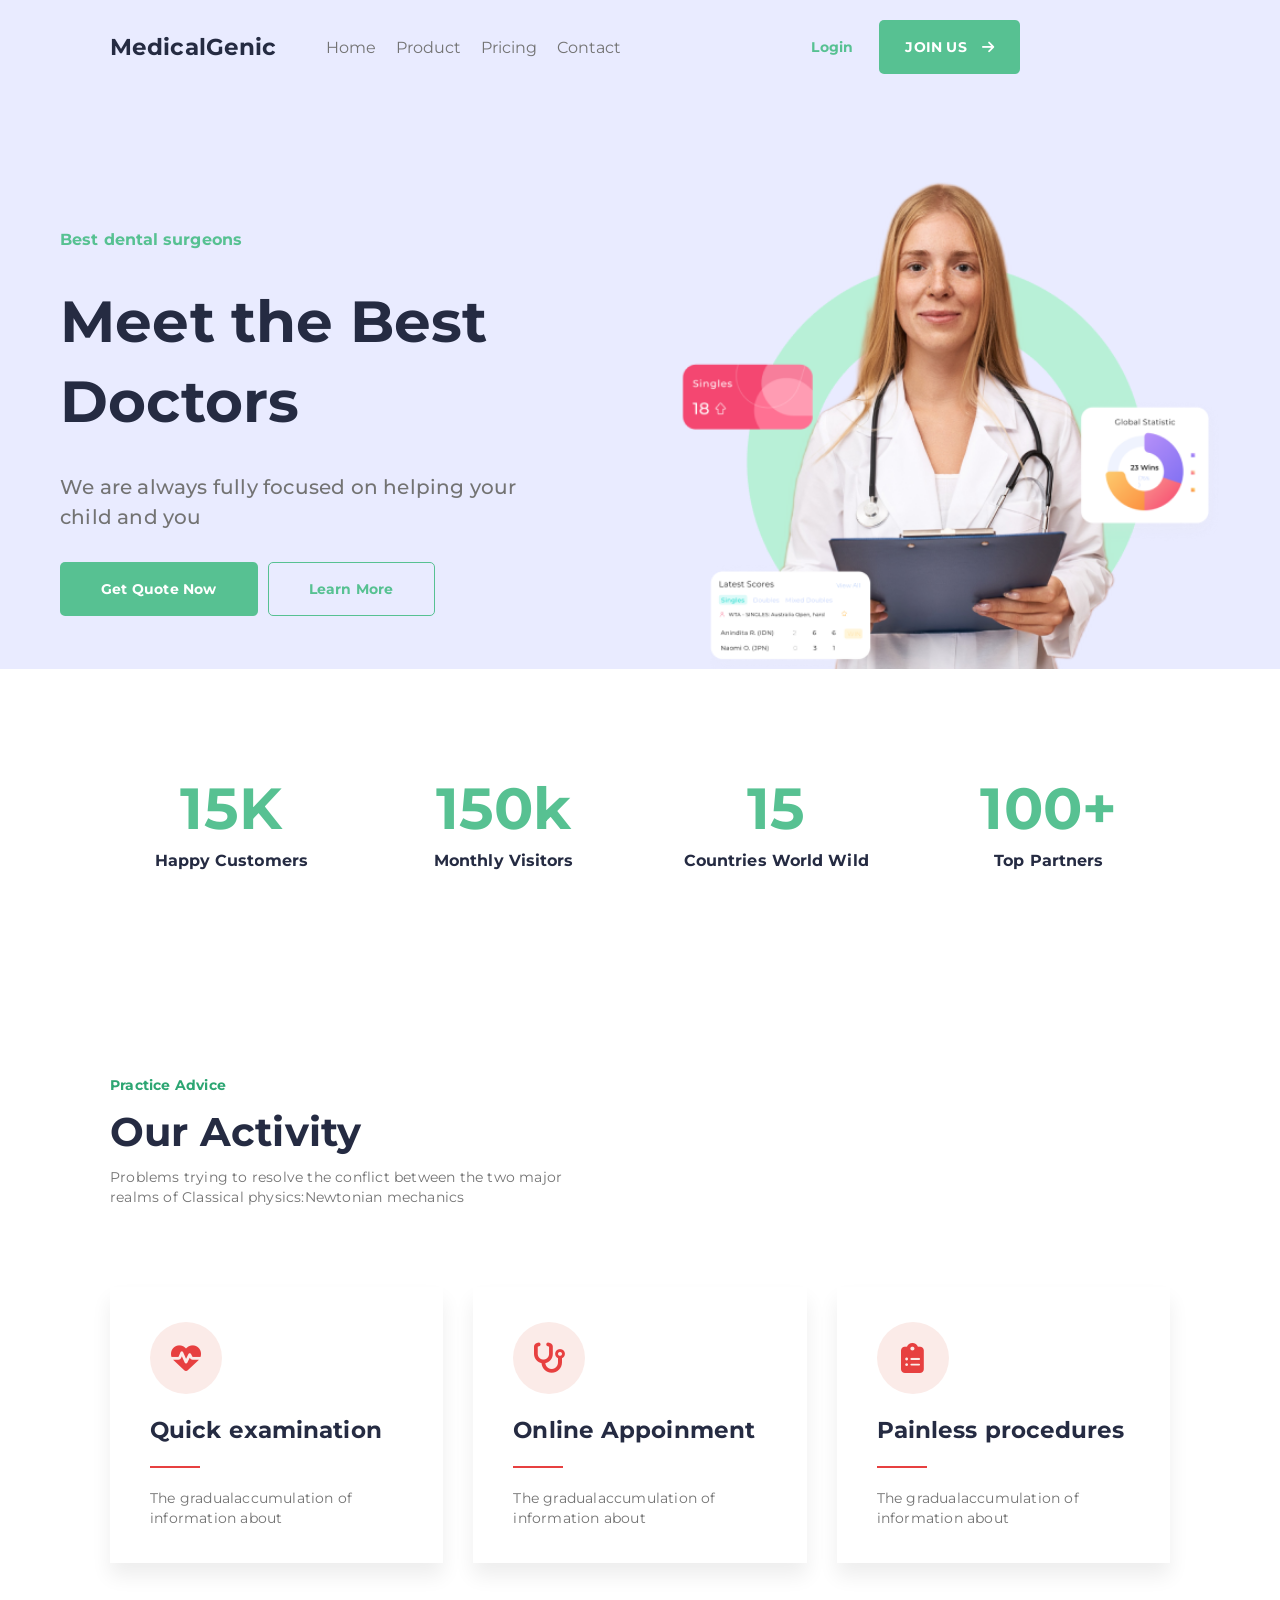
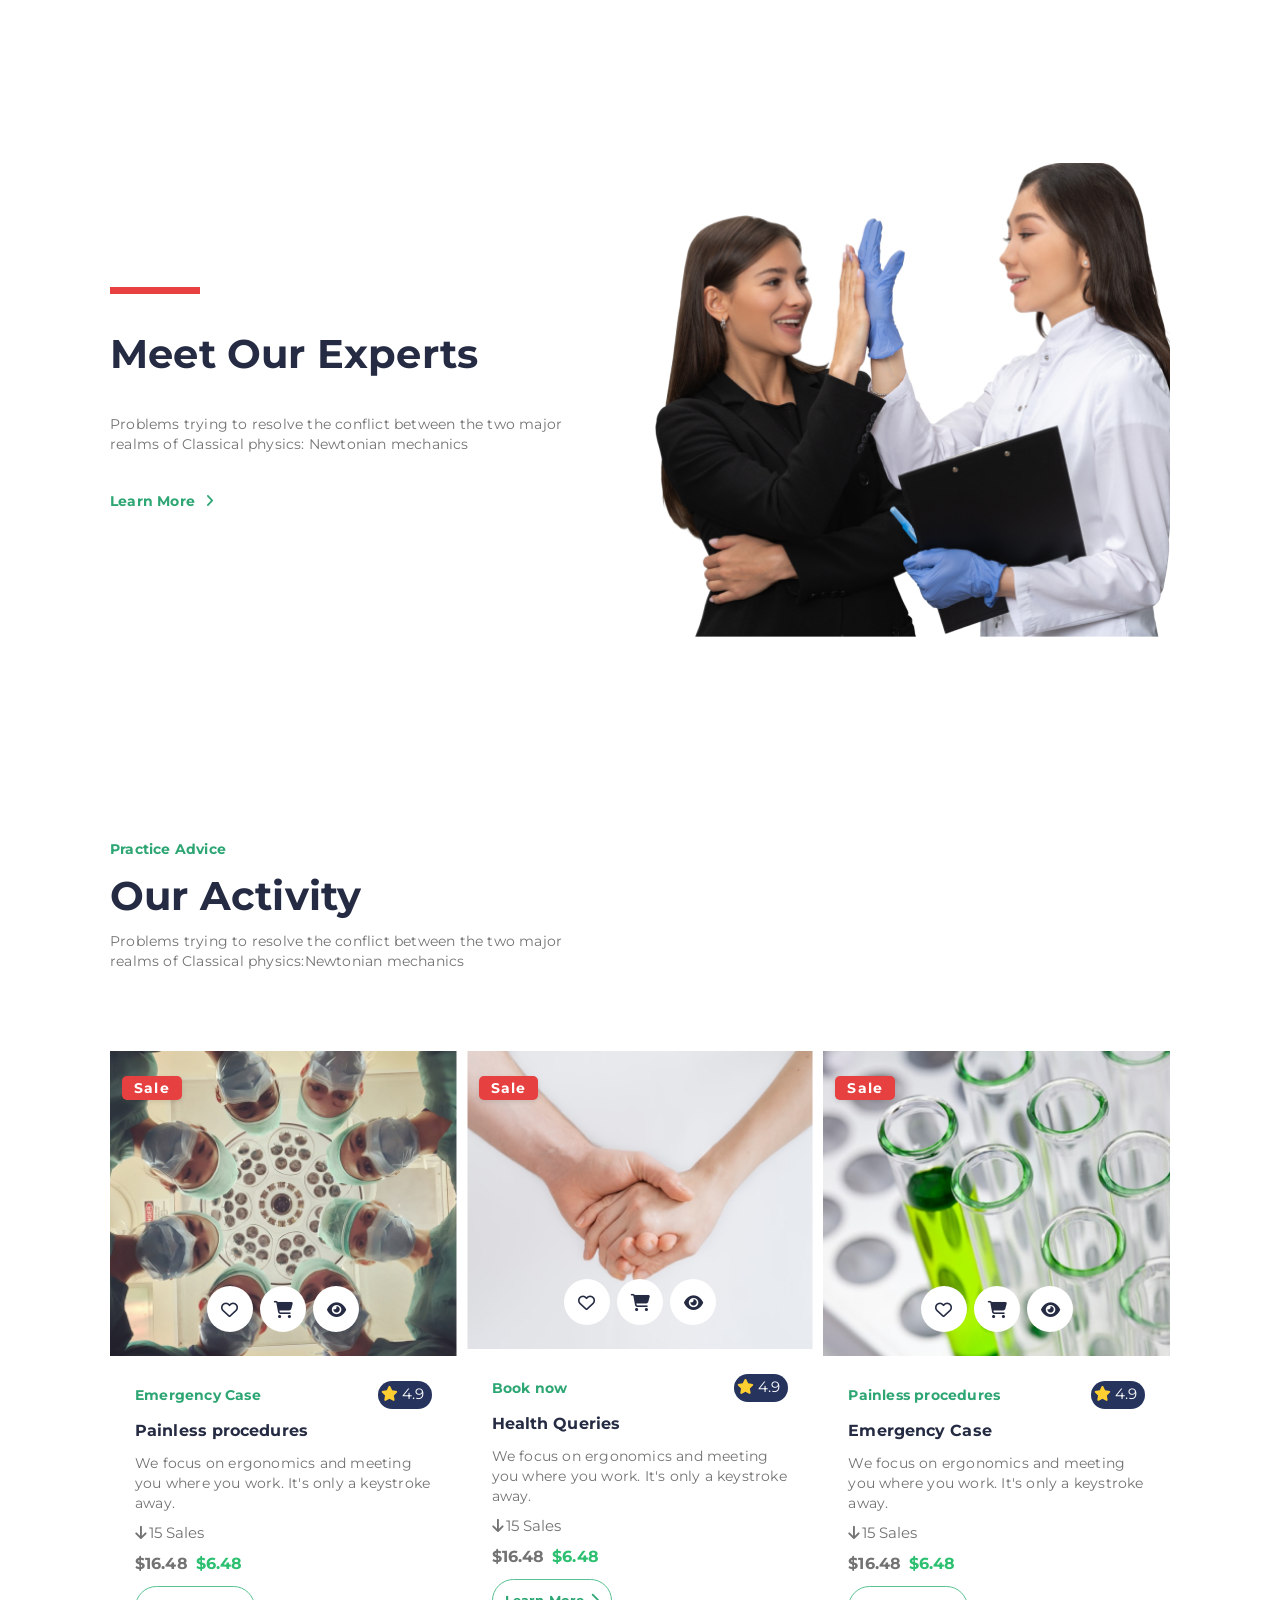
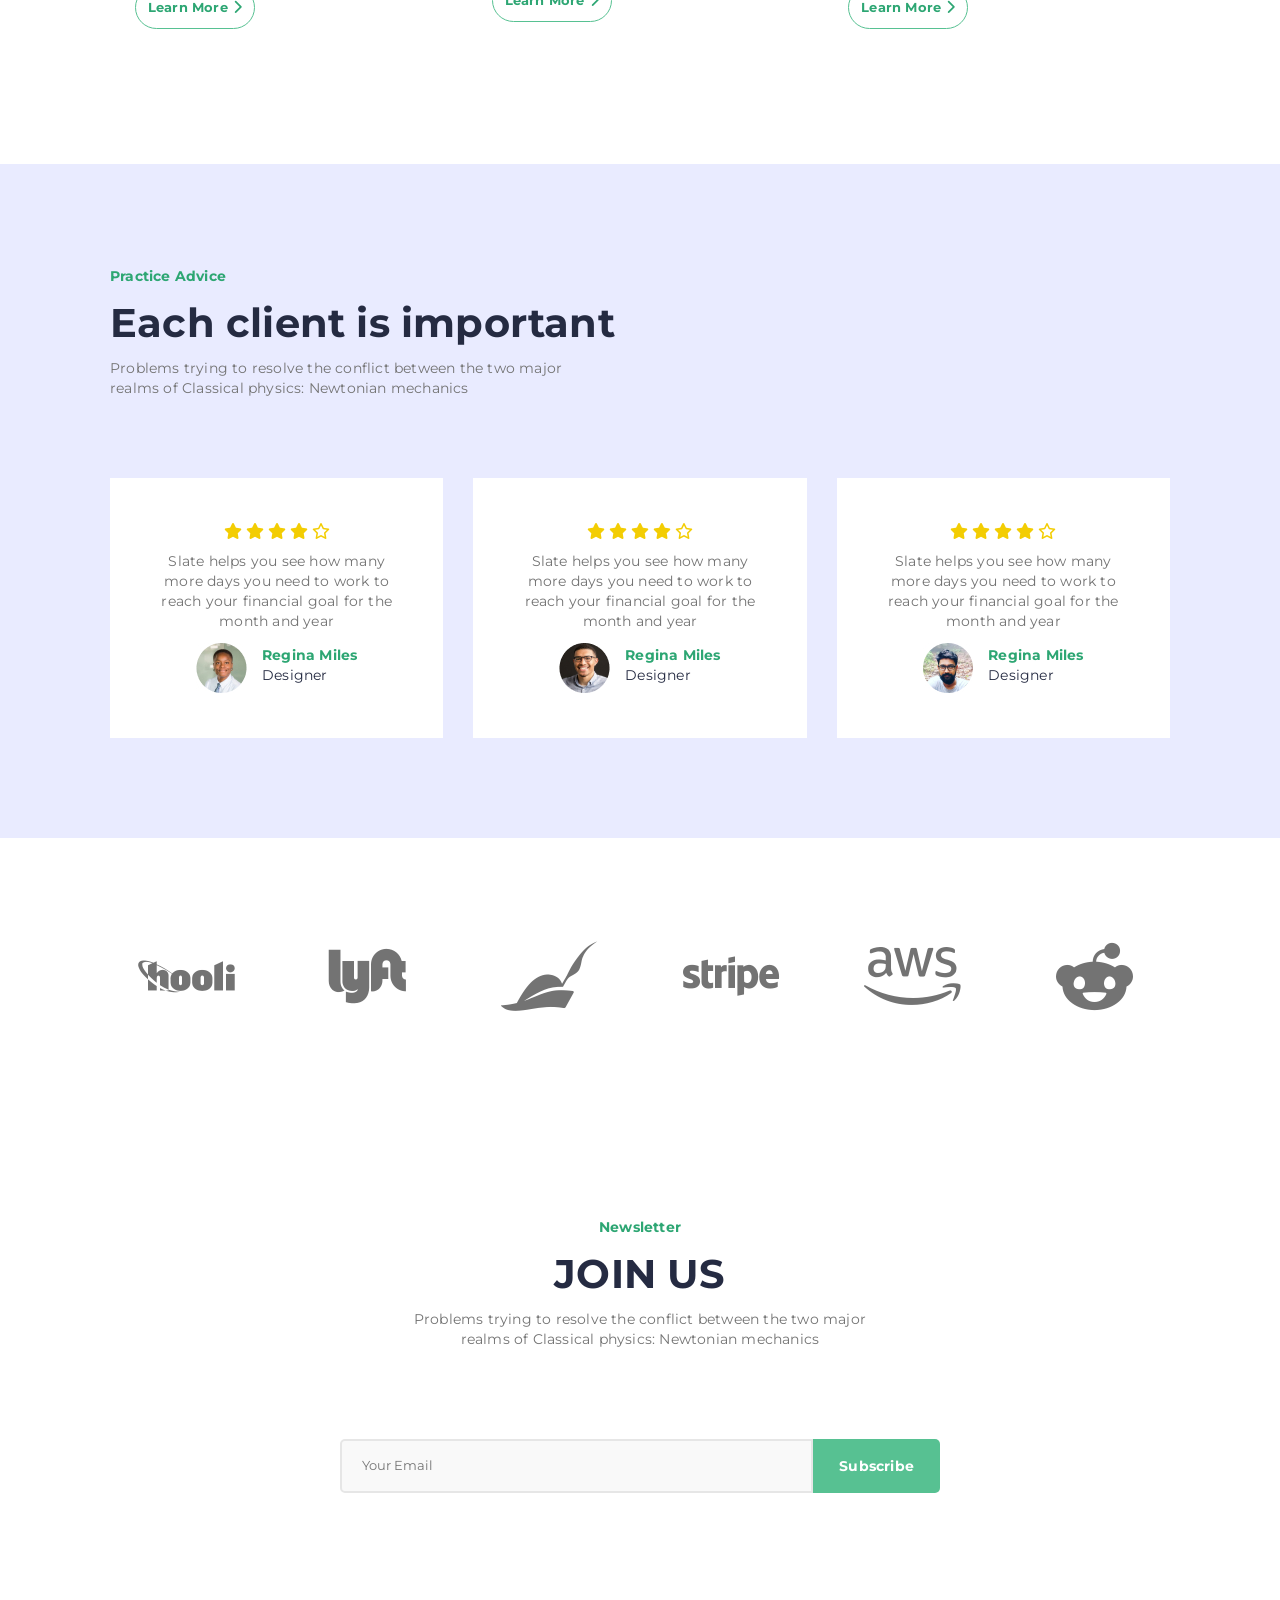
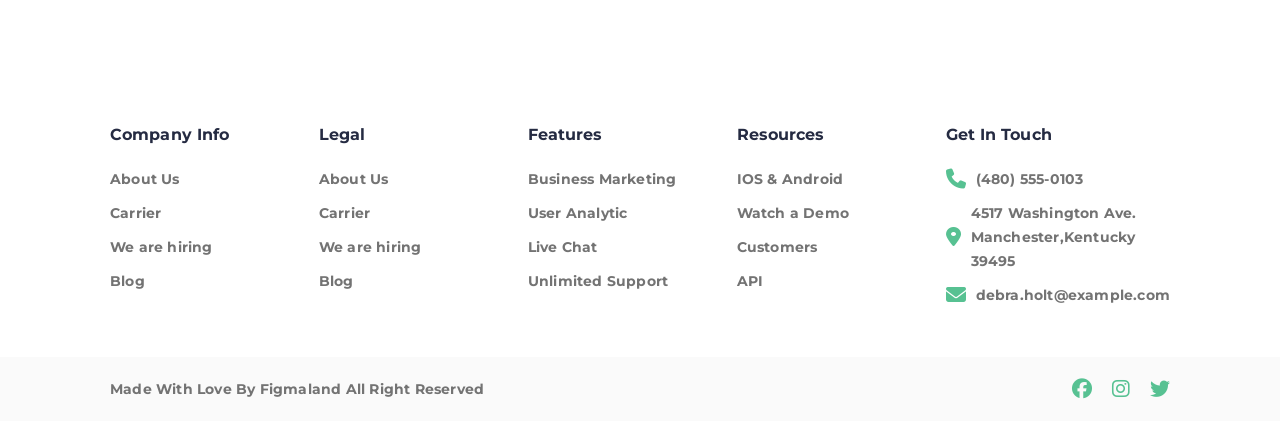
==== responsive.html @ 3ac0d93e "Initial commit" ====
<!DOCTYPE html>
<html lang="en">

<head>
  <link rel="stylesheet" href="https://cdnjs.cloudflare.com/ajax/libs/font-awesome/6.4.2/css/all.min.css"
    integrity="sha512-z3gLpd7yknf1YoNbCzqRKc4qyor8gaKU1qmn+CShxbuBusANI9QpRohGBreCFkKxLhei6S9CQXFEbbKuqLg0DA=="
    crossorigin="anonymous" referrerpolicy="no-referrer" />
  <link rel="preconnect" href="https://fonts.googleapis.com">
  <link rel="preconnect" href="https://fonts.gstatic.com" crossorigin>
  <meta charset="UTF-8">
  <meta name="viewport" content="width=device-width, initial-scale=1.0">
  <title>project</title>
  <link rel="stylesheet" href="sample2.css">
  <link rel="stylesheet" href="responsive.css">
 

  
</head>

<body>

  
  <header  class="header-main ">
    <div class="container">
      <div class="head">
        <div class="brand">
          <h3 class="brand-head">MedicalGenic </h3>
          <!-- <div class="nav-bar"> -->
          <nav class="nav-bar">
            <ul>
              <li><a href="#">Home</a></li>
              <li><a href="#">Product</a></li>
              <li><a href="#">Pricing</a></li>
              <li><a href="#">Contact</a></li>
            </ul>

          </nav>
          <!-- </div> -->

        </div>
        <div class="header-btn">
          <button class="btn">Login</button>
          <button class="btn filled">
            <span>JOIN US</span>
            <i class="fa-solid fa-arrow-right"></i>
          </button>
        </div>
      </div>
    </div>
  </header>
  <!-- banner section -->
  <section class="header">
    <div class="main-container">
      <div class=" banner-main">
        <div class="banner-section">
          <h5>Best dental surgeons</h5>
          <h1>Meet the Best Doctors</h1>
          <h4>We are always fully focused on helping your
            child and you </h4>
          <div class="bottom_btn">
            <button class="btn filled banner-btn">Get Quote Now</button>
            <button class="btn banner-btn Btn ">Learn More </button>
          </div>

        </div>
        <div class=" imagcontainer">
          <img src="none (1).png">
        </div>

      </div>
    </div>
  </section>
   <!-- status -->
   <section class="frame status">
    <div class="container">
      <div class="subframe">
        <div class="coloum">
          <h1>15K </h1>
          <h5>Happy Customers</h5>
        </div>
        <div class="coloum">
          <h1>150k </h1>
          <h5>Monthly Visitors</h5>
        </div>
        <div class="coloum">
          <h1>15</h1>
          <h5>Countries World Wild</h5>
        </div>
        <div class="coloum">
          <h1>100+</h1>
          <h5>Top Partners</h5>
        </div>
      </div>
    </div>
  </section>
   <!-- main layout-->
   <section class="frame">
    <div class="container">
      <div class="main_heading">
        <h6>Practice Advice</h6>
        <h2>Our Activity</h2>
        <p>Problems trying to resolve the
          conflict between the two major realms
          of Classical physics:Newtonian mechanics </p>
      </div>
      <div class="cardgroup">
        <div class="card_block">
          <div class="banner_card">
            <div class="banner_card_btn">
              <i class="fa-solid fa-heart-pulse"></i>
            </div>
            <h3>Quick examination</h3>
            <div class="card_line"></div>
            <p>The gradualaccumulation of
              information about </p>
          </div>
        </div>
        <!-- second card -->

        <div class="card_block">
          <div class="banner_card">
            <button class="banner_card_btn">
              <i class="fa-solid fa-stethoscope"></i>
            </button>
            <h3>Online Appoinment</h3>
            <div class="card_line"></div>
            <p>The gradualaccumulation of
              information about </p>
          </div>
        </div>

        <!-- third card -->
        <div class="card_block center">
          <div class="banner_card">
            <button class="banner_card_btn">
              <i class="fa-solid fa-clipboard-list"></i>
            </button>
            <h3>Painless procedures</h3>
            <div class="card_line"></div>
            <p>The gradualaccumulation of
              information about </p>
          </div>
        </div>
      </div>
    </div>
  </section>
  
  <!-- frame section -->
  <section class="frame frame_section">
    <div class="container">
      <div class="section">
        <div class="sub_frame">
          <div class="thickcard_line"></div>
          <h2>Meet Our Experts</h2>
          <p>Problems trying to resolve the
            conflict between the two major realms
            of Classical physics:
            Newtonian mechanics </p>
          <a href="#">Learn More<i class="fa-solid fa-angle-right"></i>
            </a>
        </div>
        <div  class=" imagcontainer">
          <img   src="1/technology 1.jpg">
        </div>
      </div>
    </div>

    </div>
  </section>
  <!-- second layout -->
  <!-- main layout-->
  <section class="frame secondlayout">
    <div class="container">
      <div class="main_heading">
        <h6>Practice Advice</h6>
        <h2>Our Activity</h2>
        <p>Problems trying to resolve the
          conflict between the two major realms
          of Classical physics:Newtonian mechanics </p>
      </div>
      <!-- cardsecond_section -->
      <div class="cardgroups">

        <div class="product_main">
          <!-- <div class="products-side"> -->
          <div class="column_item">
            <div class="item imagcontainer">
              <img src="1/product-cover-124 sec-.jpg">
              <div class="sales">
                <button class="sale_btn">Sale</button>
              </div>
              <div class="icon">
                <button class="heart"><i class="fa-regular fa-heart"></i>
                </button>
                <button class="cartshopping"><i class="fa-solid fa-cart-shopping"></i>
                </button>
                <button class="eye"><i class="fa-solid fa-eye"></i>
                </button>
              </div>
            </div>
          </div>

          <!-- </div> -->
          <!-- centercard -->
          <div class="item-content">
            <!-- <div class="detailes"> -->
            <div class=" main-detailes">
              <h6>Emergency Case</h6>
              <span class="star">
                <i class="fa-solid fa-star"></i>
                <span>4.9</span>
              </span>
            </div>

            <h5>Painless procedures</h5>
            <p>We focus on ergonomics and meeting
              you where you work. It's only a
              keystroke away.</p>
            <div class="dow_btn"><span class="fa-solid fa-arrow-down"></span>
              <!-- <div class="text2"> -->
              <span>15 Sales</span>
              <!-- </div> -->
            </div>
            <div class="price">
              <h5>$16.48<span>$6.48</span></h5>
            </div>
            <button class="item_btn">
              <div>Learn More<i class="fa-solid fa-chevron-right"></i>
              </div>
            </button>
            <!-- </div> -->
          </div>
        </div>
        <!-- 2 card -->
        <div class="product_main">
          <!-- <div class="products-side"> -->
          <div class="column_item">
            <div class="item imagcontainer">
              <img src="1/product-cover-125 sec-.png">
              <div class="sales">
                <button class="sale_btn">Sale</button>
              </div>
              <div class="icon">
                <button class="heart"><i class="fa-regular fa-heart"></i>
                </button>
                <button class="cartshopping"><i class="fa-solid fa-cart-shopping"></i>
                </button>
                <button class="eye"><i class="fa-solid fa-eye"></i>
                </button>
              </div>
            </div>
            <!-- </div> -->

          </div>
          <!-- centercard -->
          <div class="item-content">
            <!-- <div class="detailes"> -->
            <div class=" main-detailes">
              <h6>Book now</h6>
              <span class="star">
                <i class="fa-solid fa-star"></i>
                <span>4.9</span>
              </span>
            </div>

            <h5>Health Queries</h5>
            <p>We focus on ergonomics and meeting
              you where you work. It's only a
              keystroke away.</p>
            <div class="dow_btn"><span class="fa-solid fa-arrow-down"></span>
              <!-- <div class="text2"> -->
              <span>15 Sales</span>
              <!-- </div> -->
            </div>
            <div class="price">
              <h5>$16.48<span>$6.48</span></h5>
            </div>
            <button class="item_btn">
              <div>Learn More<i class="fa-solid fa-chevron-right"></i>
              </div>
            </button>
            <!-- </div> -->
          </div>
        </div>
        <!-- 3rd card -->
        <div class="product_main ">
          <!-- <div class="products-side"> -->
          <div class="column_item">
            <div class="item imagcontainer">
              <img src="1/product-cover-126 sec-.jpg">
              <div class="sales">
                <button class="sale_btn">Sale</button>
              </div>
              <div class="icon">
                <button class="heart"><i class="fa-regular fa-heart"></i>
                </button>
                <button class="cartshopping"><i class="fa-solid fa-cart-shopping"></i>
                </button>
                <button class="eye"><i class="fa-solid fa-eye"></i>
                </button>
              </div>
            </div>
          </div>

          <!-- </div> -->
          <!-- centercard -->
          <div class="item-content">
            <!-- <div class="detailes"> -->
            <div class=" main-detailes">
              <h6>Painless procedures</h6>
              <div class="star">
                <i class="fa-solid fa-star"></i>
                <span>4.9</span>
              </div>
            </div>

            <h5>Emergency Case</h5>
            <p>We focus on ergonomics and meeting
              you where you work. It's only a
              keystroke away.</p>
            <div class="dow_btn"><span class="fa-solid fa-arrow-down"></span>
              <!-- <div class="text2"> -->
              <span>15 Sales</span>
              <!-- </div> -->
            </div>
            <div class="price">
              <h5>$16.48<span>$6.48</span></h5>
            </div>
            <button class="item_btn">
              <div>Learn More<i class="fa-solid fa-chevron-right"></i>
              </div>
            </button>
            <!-- </div> -->
          </div>
        </div>
      </div>

    </div>
  </section>


  <!--RATING SECTION  -->
  <section class="frame final_layout">
    <div class="container">
      <div class="main_heading">
        <h6>Practice Advice</h6>
        <h2>Each client is important</h2>
        <p>Problems trying to resolve the
          conflict between the two major realms
          of Classical physics: Newtonian mechanics </p>
      </div>
      <!-- rating card1 -->
      <div class="cardgroup">
        <div class="card_content">
          <div class="card">
            <div class="stars">
              <i class="fa-solid fa-star"></i>
              <i class="fa-solid fa-star"></i>
              <i class="fa-solid fa-star"></i>
              <i class="fa-solid fa-star"></i>
              <i class="fa-regular fa-star"></i>
            </div>
            <p>Slate helps you see
              how many more days
              you need to work to
              reach your financial
              goal for the month
              and year</p>
          </div>
          <div class="dp">
            <img src="1/testimonial-user-cover-167.jpg">
            <div class="dp_txt">
              <a href="#">
                <span>Regina Miles</span></a>
              <h6>Designer</h6>
            </div>

          </div>
        </div>
        <!-- card2 -->
        <div class="card_content">
          <div class="card">
            <div class="stars">
              <i class="fa-solid fa-star"></i>
              <i class="fa-solid fa-star"></i>
              <i class="fa-solid fa-star"></i>
              <i class="fa-solid fa-star"></i>
              <i class="fa-regular fa-star"></i>
            </div>
            <p>Slate helps you see
              how many more days
              you need to work to
              reach your financial
              goal for the month
              and year</p>
          </div>
          <div class="dp">
            <img src="1/testimonial-user-cover-169.jpg">
            <div class="dp_txt">
              <a href="#">
                <span>Regina Miles</span></a>
              <h6>Designer</h6>
            </div>

          </div>
        </div>
        <!-- card3 -->
        <div class="card_content center">
          <div class="card">
            <div class="stars">
              <i class="fa-solid fa-star"></i>
              <i class="fa-solid fa-star"></i>
              <i class="fa-solid fa-star"></i>
              <i class="fa-solid fa-star"></i>
              <i class="fa-regular fa-star"></i>
            </div>
            <p>Slate helps you see
              how many more days
              you need to work to
              reach your financial
              goal for the month
              and year</p>
          </div>
          <div class="dp">
            <img src="1/testimonial-user-cover-124.jpg">
            <div class="dp_txt">
              <a href="#">
                <span>Regina Miles</span></a>
              <h6>Designer</h6>
            </div>

          </div>
        </div>

      </div>
    </div>
  </section>
  <!--companies  -->
  <section class="frame">
    <div class="container">
      <div class="subframe second">
        <div class="companies">
          <i class="fa-brands fa-hooli"></i>
        </div>
        <div class="companies">
          <i class="fa-brands fa-lyft"></i>
        </div>
        <div class="companies">
          <i class="fa-brands fa-pied-piper-hat"></i>
        </div>
        <div class="companies">
          <i class="fa-brands fa-stripe"></i>
        </div>
        <div class="companies">
          <i class="fa-brands fa-aws"></i>
        </div>
        <div class="companies">
          <i class="fa-brands fa-reddit-alien"></i>
        </div>
      </div>
    </div>
  </section>
  <!--FINAL LAYOUT  -->
  <section class="frame frame_section">
    <div class="container">
      <div class="final">
        <div class="main_heading ">
          <!-- <div class="subframe"> -->
          <h6> Newsletter</h6>
          <h2>JOIN US</h2>
          <p>Problems trying to resolve the conflict between
            the two major realms of Classical physics: Newtonian
            mechanics </p>
        </div>

        <!-- form section -->
        <div class="inputsection">
          <!-- <div class=" input_form"> -->
          <form>
            <input type="email" placeholder="Your Email">
            <button class="btn filled searchbar"><span>Subscribe</span>
            </button>
          </form>
        </div>
      </div>



    </div>
  </section>
  <!--footer section  -->
  <footer class="footer ">
    <div class="footer-bar">
      <div class="container">
        <div class="layout">

          <div class="footer-section">
            <div class="information">
              <h5>Company Info</h5>
            </div>
            <div class="small_info">
              <ul>
                <li><a href="#" class="footer-text">About Us</a></li>
                <li><a href="#" class="footer-text">Carrier</a></li>
                <li><a href="#" class="footer-text">We are hiring</a></li>
                <li><a href="#" class="footer-text">Blog</a></li>
              </ul>
            </div>

          </div>

          <!-- legal -->
          <div class="footer-section">
            <div class="information">
              <h5>Legal</h5>
            </div>
            <div class="small_info">
              <ul>
                <li><a href="#" class="footer-text">About Us</a></li>
                <li><a href="#" class="footer-text">Carrier</a></li>
                <li><a href="#" class="footer-text">We are hiring</a></li>
                <li><a href="#" class="footer-text">Blog</a></li>
              </ul>
            </div>

          </div>
          <!-- Features -->
          <div class="footer-section">
            <div class="information">
              <h5>Features</h5>
            </div>
            <div class="small_info">
              <ul>
                <li><a href="#" class="footer-text">Business Marketing</a></li>
                <li><a href="#" class="footer-text">User Analytic</a></li>
                <li><a href="#" class="footer-text">Live Chat</a></li>
                <li><a href="#" class="footer-text">Unlimited Support</a></li>
              </ul>
            </div>

          </div>
          <!-- Resources -->
          <div class="footer-section ">
            <div class="information">
              <h5> Resources</h5>
            </div>
            <div class="small_info">
              <ul>
                <li><a href="#" class="footer-text">IOS & Android</a></li>
                <li><a href="#" class="footer-text">Watch a Demo</a></li>
                <li><a href="#" class="footer-text">Customers</a></li>
                <li><a href="#" class="footer-text">API</a></li>
              </ul>
            </div>

          </div>
          <!-- Get In Touch -->
          <div class="footer-section center ">
            <div class="information">
              <h5> Get In Touch</h5>
            </div>
            <div class="small_info ">
              <ul>
                <li><a href="#" class="footer_text"><i class="fa-solid fa-phone"></i>
                    <h6>(480) 555-0103</h6>
                  </a></li>
                <li><a href="#" class="footer_text"><i class="fa-solid fa-location-dot"></i>
                    <h6>4517 Washington Ave. Manchester,Kentucky 39495
                    </h6>
                  </a></li>
                <li><a href="#" class="footer_text"><i class="fa-solid fa-envelope"></i>
                    <h6>debra.holt@example.com</h6>
                  </a></li>
              </ul>
            </div>

          </div>
        </div>

      </div>
    </div>


    <!-- <!-- COPYRIGHT SECTION -->
    <div class="copyright">
      <div class="container">
        <div class="copyright-section">
          <span class="copyright_text">Made With Love By Figmaland All Right Reserved </span>
          <div class="social-media-icons">
            <ul>
              <li><a href="#"><i class="fa-brands fa-facebook"></i></a></li>
              <li><a href="#"><i class="fa-brands fa-instagram"></i></a></li>
              <li><a href="#"><i class="fa-brands fa-twitter"></i></a></li>
            </ul>
          </div>
        </div>
      </div>
    </div>
  </footer>
</body>

</html>
---- sample2.css ----
@import url('https://fonts.googleapis.com/css2?family=Montserrat:ital,wght@0,400;0,500;0,600;0,700;0,900;1,500&display=swap');

* {
  margin: 0;
  padding: 0;
  box-sizing: border-box;
  font-family: 'Montserrat', sans-serif;
}

.container {
  max-width: 1100px;
  margin: 0 auto;
  padding: 0px 20px 0px 20px;
}

.header-main {
  background-color: #E9EBFF;
  padding-top: 10px;
  padding-bottom: 10px;

}
.header{
  background-color: #E9EBFF;
}

.head {
  display: flex;
  padding: 10px 0;
  align-items: center;
}

.brand {
  display: flex;
  gap: 50px;
  flex: 1;
  align-items: center;
}
h3 {
  color: var(--text-color, #252B42);
  font-size: 23px;
  font-style: normal;
  font-weight: 700;
  line-height: 32px;
  letter-spacing: 0.1px;
}

.brand-head {
  display: flex;
}

.nav-bar ul {
  display: flex;
  gap: 20px;
  list-style: none;
}

.header-btn {
  margin-right: 150px;
  display: flex;
}

a {
  text-decoration: none;
  color: #737373;

}

.btn {
  color: #57C192;
  font-size: 14px;
  font-weight: 700;
  line-height: 22px;
  letter-spacing: 0.20px;
  border-radius: 5px;
  border: 1px solid transparent;
  /* padding: 15px 19px; */
  padding: 15px 25px;
  background-color: transparent;
  cursor: pointer;
}

.filled {
  color: #FFFFFF;
  background-color: #57C192;
  display: flex;
  justify-content: center;
  align-items: center;
  gap: 15px;
}

/* bannersection */
.main-container {
 max-width:1200px;
  margin: 0 auto;
  padding: 0px 20px 0px 20px;
}

.banner {
  background-color: #E9EBFF;

}

.banner-main {
  display: flex;
  padding-top: 80px;
  gap: 30px;
}

.bottom_btn {
  display: flex;
  gap: 10px;
}

h5 {
  color: #57C192;
  font-size: 16px;
  font-weight: 700;
  line-height: 24px;
  letter-spacing: 0.10px;
}

h1 {
  color: var(--text-color, #252B42);
  font-size: 58px;
  font-style: normal;
  font-weight: 700;
  line-height: 80px;
  letter-spacing: 0.2px;
  gap: 30px;
}

h4 {
  color: var(--second-text-color, #737373);
  font-size: 20px;
  font-style: normal;
  font-weight: 500;
  line-height: 30px;
  letter-spacing: 0.2px;
  max-width: 460px;
}

.banner-section {
  display: flex;
  gap: 30px;
  flex-direction: column;
  flex: 1;
  justify-content: center;


}

.banner-btn {
  border-radius: 5px;
  padding: 15px 40px;
  flex-direction: column;
  align-items: center;

}
.bottum_btn {
  display: flex;
  gap: 20px;

}
.Btn {
  border: 1px solid var(--primary-color, #57C192);
}

.imagcontainer {
  flex: 1;
  display: flex;
  flex: 1;
  justify-content: center;
}

img {
  width: 100%;
  object-fit: cover;
  /* height: 450px; */
}



.frame {
  padding-top: 100px;
  padding-bottom: 100px;
}

.status {
  background-color: #FFFFFF;
}

.subframe {

  gap: 30px;
  display: grid;
  grid-template-columns: repeat(4, 1fr);
  text-align: center;
}


.coloum h1 {
  color: var(--primary-color, #57C192);
  /* text-align: center; */
  font-family: Montserrat;
  font-size: 58px;
  font-style: normal;
  font-weight: 700;
  line-height: 80px;
  letter-spacing: 0.2px;
}

.coloum h5 {
  color: var(--text-color, #252B42);
  font-size: 16px;
  font-style: normal;
  font-weight: 700;
  line-height: 24px;
  letter-spacing: 0.1px;
}

h6 {
  color: var(--primary-text-color, #2DA673);
  font-size: 14px;
  font-style: normal;
  font-weight: 700;
  line-height: 24px;
  letter-spacing: 0.2px;
}

h2 {
  color: var(--text-color, #252B42);
  font-size: 40px;
  font-style: normal;
  font-weight: 700;
  line-height: 50px;
  letter-spacing: 0.2px;
}

p {
  color: var(--second-text-color, #737373);
  font-size: 14px;
  font-style: normal;
  font-weight: 400;
  line-height: 20px;
  letter-spacing: 0.2px;
  max-width: 468px;
}

.main_heading {
  display: flex;
  flex-direction: column;
  gap: 10px;
}

/* card section*/
.cardgroup {
  padding-top: 80px;
  /* padding-bottom:160px; */
  display: grid;
  gap: 30px;
  grid-template-columns: 1fr 1fr 1fr;
}

.card_block {
  display: flex;
  padding: 35px 40px;
  flex-direction: column;
  /* align-items: flex-start; */
  gap: 20px;
  box-shadow: 0px 13px 19px rgba(0, 0, 0, 0.07);
  background: var(--light-background-color, #FFF);

}
 


.banner_card {
  display: flex;
  flex-direction: column;
  gap: 20px;
}
.banner_card h5{
  color: var(--text-color, #252B42);
font-family: Montserrat;
font-size: 16px;
font-style: normal;
font-weight: 700;
line-height: 24px; 
letter-spacing: 0.1px;

}

.card-block {
  display: flex;
}

.banner_card_btn {
  display: flex;
  width: 72px;
  height: 72px;
  padding: 20px;
  justify-content: center;
  align-items: center;
  border-radius: 50%;
  background-color: #FBEBE8;
  border: none;

}

.banner_card_btn i {
  color: #E74040;
  font-size: 30px;
}

.card_line {
  background-color: #E74040;
  width: 50px;
  height: 2px;
}

/* framesection */
.frame_section {
  background-color: #FFFFFFBF;

}

.thickcard_line {
  background-color: #E74040;
  width: 90px;
  height: 7px;

}

.sub_frame  a {
  color: #2DA673;
  font-size: 14px;
  font-weight: 700;
  line-height: 24px;
  letter-spacing: 0.20px;
  text-decoration: none;
  display: flex;
    align-items: center;
    gap: 10px;
}


/* .imgframe{
  
     flex:1;  */

.sub_frame {
  display: flex;
  gap: 35px;
  flex-direction: column;
  flex: 1;
  justify-content: center;
}

.section {

  display: flex;

  gap: 30px;
}
 
.secondlayout {
  text-overflow: ellipsis;
  overflow: hidden;

}

.sales {
  position: absolute;
  top: 25px;
  left: 12px;
}
.cardgroups {
  padding-top: 80px;
  /* padding-bottom:160px; */
  display: grid;
  gap: 10px;
  grid-template-columns: 1fr 1fr 1fr;
}



.item {
  position: relative;
  height: 100%;
  object-fit:cover;
}

.sale_btn {
  color: #FFF;
  text-align: center;
  font-size: 14px;
  font-style: normal;
  font-weight: 700;
  line-height: 24px;
  letter-spacing: 1.2px;
  border-radius: 5px;
  padding: 0px 12px;
  border: none;
  background: #E74040;
  box-shadow: 0px 2px 4px 0px rgba(0, 0, 0, 0.10);
}

.icon {
  position: absolute;
  width: 100%;
  text-align: center;
  bottom: 24px;
  display: flex;
    justify-content: center;
    gap: 7px;
}

.icon button {
  border-radius: 200px;
  padding: 23px 23px 23px 23px;
  position: relative;
  border: none;
  background: #FFF;
  /* display: inline-block; */
}


.icon i {
  top: 15px;
  left: 14px;
  position: absolute;
  /* color: #BDBDBD; */
  color: #252B42;
  font-size: 17px;
}

.product_main {
  /* background-color: #fff; */
  overflow: hidden;
  text-overflow: ellipsis;
  
  width: 100%;
}

.products-side {
  display: flex;
  flex-direction: column;
  align-items: center;
}

.detailes {
  padding: 25px;
}

.detailes {
  color: #2DA673;
  font-size: 14px;
  font-style: normal;
  font-weight: 700;
  line-height: 24px;
  letter-spacing: 0.2px;
}
.main-detailes {
  display: flex;
  gap: 10px;
  align-items: center;
  /* justify-content: center;
  white-space: nowrap;  */
  justify-content: space-between;

}
.main-detailes h6 {
  font-size: 14px;
  line-height: 24px;
  letter-spacing: 0.2px;
  flex: 1;
  text-overflow: ellipsis;
    max-width: 80%;
    overflow: hidden;
}

h6 {
}
.star {
  border: none;
  border-radius: 20px;
  background: var(--dark-background-color, #26335D);
  padding: 3px 8px 6px 3px;
}
.star i {
  font-size: 15px;
  color: #FFCE31;
}
.star span {
  color: #ffffff;
  font-size: 15px;
}
.color: var(--text-color, #252B42);

/* h5 */
.detailes h5 {
  color: var(--text-color, #252B42);
  font-size: 16px;
  font-style: normal;
  font-weight: 700;
  line-height: 24px;
  letter-spacing: 0.1px;
}
.dow_btn {
  border: none;
  font-size: 10px;
  background-color: #fff;
}
.dow_btn span {
  color: #737373;
  font-size: 15px;
}
.text2 h6 {
  color: #737373;
  font-size: 13px;
  font-style: normal;
  font-weight: 700;
  line-height: 25px;
  letter-spacing: 0.20px;
  margin-left: 20px;
}
.price h5 {
  color: #737373;
}
.price {
  font-style: normal;
  font-weight: 700;
  line-height: 24px;
  letter-spacing: 0.1px;
  font-size: 14px;
}
.price span {
  color: #2DC071;
  text-align: center;
  padding-left: 8px;
}
.item_btn {
  padding: 11px 11px;
  color: #2DA673;
  font-style: normal;
  font-weight: 700;
  line-height: 19px;
  letter-spacing: 0.2px;
  border-radius: 100px;
  border: 1px solid #57C192;
  background-color: white;
  cursor: pointer;
  max-width: 120px;
}

.item_btn i {
  margin-left: 5px;
  font-size: 14px;
}
.detailes p {
  color: #737373;
  font-size: 14px;
  font-style: normal;
  font-weight: 400;
  line-height: 20px;
  letter-spacing: 0.20px;
}
.item-content {
  display: flex;
  padding: 25px 25px 35px 25px;
  flex-direction: column;
  gap: 10px;
  justify-content: space-between;

}
.item-content h5 {
  color: var(--text-color, #252B42);
  font-size: 16px;
  overflow: hidden;
  text-overflow: ellipsis;
  

}

.price h5 {
  color: #737373;
}

/* ratingcard*/
.card_content {
  background: #fff;
  display: flex;
  padding: 44px 44px;
  flex-direction: column;
  align-items: center;
  overflow: hidden;
  text-overflow: ellipsis;
  gap: 12px;
}
/* .card_content:hover {
  transform: translate3D(0,-1px,0) scale(1.1); 
  transition: all .7s ease; 
  cursor: pointer;
  color: var(--primarycolor);
  border-radius:8px;
} */
.stars {
  background-color: transparent;
  border: none;
  color: #F3CD03;
}
.card {
  display: flex;
  justify-content: space-between;
  text-align: center;
  gap: 10px;
  flex-direction: column;
  /* max-width: 160px; */
}
.dp {
  display: flex;
  justify-content: space-between;
  gap: 15px;
  overflow: hidden;
  text-overflow: ellipsis;
  white-space: nowrap;
}
.dp_txt {
  display: flex;
  flex-direction: column;
  max-width: 100px;
}
.ratingcard {
  display: grid;
  gap: 30px;
  grid-template-columns: 1fr 1fr 1fr;
  padding-top: 80px;
}
.final_layout {
  background: var(--faded-secondary-color-1, #E9EBFF);
}
.dp a {
  color: #2DA673;
  font-size: 14px;
  font-weight: 700;
  line-height: 24px;
  letter-spacing: 0.20px;
  text-decoration: none;
}
.dp h6 {
  color: #252B42;
  font-size: 14px;
  font-weight: 400;
  line-height: 16px;
  letter-spacing: 0.20px;
}
.companies {
  display: flex;
  font-weight: 700;
 
  text-overflow: ellipsis;
  text-align: center;
  color: #737373;
  font-size: 77px;
  justify-content:center;
}
.second {
  width: 100%;
  gap: 30px;
  grid-template-columns: repeat(6, 1fr);
}
/* finallayout */
.final {
  width: 100%;
  text-align: center;
  display: flex;
  flex-direction: column;
  align-items: center;
  gap: 10px;
}
.inputsection{
  width: 100%;
  max-width:600px;
}
input {
  width:100%;
  border-radius: 5px 0px 0px 5px;
  border: 2px solid #E6E6E6;
  background: #F9F9F9;
  outline: none;
  padding: 16px 0px 18px 20px;
}
.searchbar {
  border-radius: 0px 5px 5px 0px;
}
form {
  text-align: center;
  margin: 0px auto;
  padding-top: 80px;
  padding-bottom: 80px;
  display: flex;
  width:100%;
}
.information h5 {
  color: #252B42;
  font-size: 16px;
  font-weight: 700;
  line-height: 24px;
  letter-spacing: 0.10px;
}
.small_info ul {
  gap: 10px;
  list-style: none;
  display: flex;
  flex-direction: column;
  list-style: none;
}
.layout {
  display: grid;
    gap: 16px;
    /* justify-content: center; */
    grid-template-columns: 5 1fr;
    grid-template-columns: repeat(5, 1fr);
}


.footer-section {
  display: flex;
  flex-direction: column;
  gap: 20px;
}

.small_info a {
  text-decoration: none;
  color: #737373;
}
.footer_text i {
  font-size: 20px;
  color: #57C192;
  align-items: center;
  display: flex;
}
.footer-text {
  color: var(--second-text-color, #737373);
  font-size: 14px;
  font-style: normal;
  font-weight: 700;
  line-height: 24px;
  letter-spacing: 0.2px;
}

.footer_text h6 {
  color: var(--second-text-color, #737373);
  font-size: 14px;
  font-style: normal;
  font-weight: 700;
  line-height: 24px;
  letter-spacing: 0.2px;
}

/*  COPYRIGHT SECTION */
.copyright {
  width: 100%;
  background-color: #FAFAFA;
  padding-top: 20px;
  padding-bottom: 20px;

}
.copyright_text {
  text-decoration: none;
  color: #737373;
  font-size: 14px;
  font-weight: 700;
  line-height: 24px;
  letter-spacing: 0.20px;
}
.footer-bar {
  padding: 50px 0px;

}
.social-media-icons i {
  color: #57C192;
  font-size: 20px;
}
.social-media-icons ul {
  gap: 20px;
  list-style: none;
  display: flex;
  /* flex-direction: column; */
  list-style: none;

}

.copyright-section {
  display: flex;
  justify-content: space-between;
  text-align: center;
  align-items: center;
  gap:10px;
}

.footer_text {
  display: flex;
  gap: 10px;
}
---- responsive.css ----
@import url('https://fonts.googleapis.com/css2?family=Montserrat:ital,wght@0,400;0,500;0,600;0,700;0,900;1,500&display=swap');


@media screen and (max-width: 998px) {
    .banner-main {
        padding-bottom: 25px;
    }
    .card_block {
        padding:30px 13px;
                
        }
   

}





/* br point of lap */
@media screen and (max-width: 860px) {
    /* bannersection */
    .header-btn {
        display: none;
    }

    .banner-btn {
        padding: 15px;
    }
    .brand-head {
        flex: 1;
    }
    .banner-main .imagcontainer {
        display: none;
    }
    .section {
        text-align: center;
        align-items: center;
        display: flex;
        flex-direction: column;
    }
    /* framesection */
    /* .frame_section .imagcontainer {
        display: none;
    } */
    .sub_frame {
        text-align: center;
        align-items: center;
    }
    .cardgroup{
        gap:24px;
    }
    .card_block {
        padding:30px 13px;
                
        }
   
}



/* breaking point of tab */

@media screen and (max-width: 767px) {
    /* bannersection */
    .header-main {
        display: none;
    }
    .banner-main {
        flex-direction: column;
        text-align: center;
    }

    h5 {
        font-size: 18px;
    }

    .banner-section {
        text-align: center;
        align-items: center;
    }
    

    /* framesection */
    .subframe {
        grid-template-columns: repeat(2, 1fr);
        gap: 65px;
    }
    .coloum h1 {
        font-size: 66px;
    }

    .coloum h5 {
        font-size: 18px;
    }

    h6 {
        font-size: 16px;
    }

    h2 {
        font-size: 45px;
    }
    h3{
        font-size:22px;
    }

    p {
        font-weight: 600;
    }
    .card_block {
        padding:30px 13px;
                
        }
/* cardsection */
    .main-detailes h6 {
        font-size: 18px;
    }

    .item-content h5 {
        font-size: 17px;
    }

    .dow_btn span {
        font-size: 16px;
    }

/* 
    .frame_section .imagcontainer { 
        display: grid;
    }  */

    .sub_frame {
        align-items: center;
        text-align: center;
    }

    .main_heading {
        text-align: center;
        align-items: center;
    }
/* cardsection */
    .cardgroup {
        grid-template-columns: repeat(2, 1fr);
    }
    .center {
        grid-column: 1/3;
    }

    .banner_card {
        text-align: center;
        align-items: center;
        font-weight: 20px;
    }
    .cardgroups {
        grid-template-columns: 1fr;
     gap:30px;
    }
    .item-content {
        padding-top: 0px;
        gap: 10px;
    }

    .star i {
        font-size: 18px;
    }

    .star span {
        font-size: 18px;
    }

    .product_main {
        display: flex;
    }

    .layout {
        grid-template-columns: 1fr  1fr;
        gap: 70px;
    }

    .companies {
        font-size: 100px;
    }
    .coloum:hover {
        transform: translate3D(0, -1px, 0) scale(1.1);
        transition: all .7s ease;
    }

    .companies:hover {

        transform: translate3D(0, -2px, 0) scale(1.2);
        transition: all .7s ease;

    }
/* footersection */
    .second {
        gap: 50px;
    }

    .information h5 {
        font-size: 20px;
    }

    .footer-text {
        font-size: 18px;
    }

    .footer_text h6 {
        font-size: 18px;
    }
    .copyright-section {
        flex-direction: column;
    }
    .copyright_text{
        font-size: 16px;
    }
    .small_info ul {
        gap: 25px;
    }
    .footer-bar {
        padding: 60px 0;
    }
}




/* br point of mob */

@media screen and (max-width: 582px) {
    .banner-main {
        flex-direction: column;
        align-items: center;
        text-align: center;
    }

    /* .bottom_btn {

        flex-direction: column;
    } */


    .subframe {
        grid-template-columns: 1fr;
        gap: 60px;
    }

    .coloum h1 {
        font-size: 80px;


    }

    .coloum h5 {
        font-size: 21px;

    }

    .main-detailes h6 {
        font-size: 22px;
    }

    .item-content h5 {
        font-size: 20px;

    }

    .main_heading {
        gap: 20px;


    }

    p {
        font-weight: 550;
        font-size: 18px;

        font-style: normal;
        line-height: 30px;
        letter-spacing: 0.2px;
    }

    .star i {
        font-size: 22px;
    }

    .star span {
        font-size: 22px;
    }

    .companies {
        font-size: 100px;
    }

    .cardgroup {
        display: flex;
        flex-direction: column;
    }

    .cardgroups {
        /* display: flex; */
        flex-direction: column;
    }

    .product_main {
        display: block;
    }

    .layout {
        display: flex;
        flex-direction: column;
        text-align: center;
        align-items: center;
    }

    .dow_btn span {

        font-size: 20px;
    }

    .item-content {
        padding: 12px;
        gap: 20px;
    }

    .information h5 {
        font-size: 21px;
    }

    .footer-text {
        font-size: 18px;
    }

    .footer_text h6 {
        font-size: 18px;
    }

    .footer_text {

        flex-direction: column;
        align-items: center;
    }

    .layout {
        gap: 55px;
    }

    .small_info ul {
        gap: 20px;
    }

    .card {
        gap: 20px;
    }

    .card_content {
        gap: 25px;
    }

    .sub_frame a {
        font-size: 17px;
    }

    h6 {
        font-size: 18px;
    }

    .dp a {
        font-size: 16px;
    }

    .dp h6 {
        font-size: 16px;
    }

    .sale_btn {
        font-size: 18px;
    }

    .copyright_text {
        font-size: 17px;

    }

    .social-media-icons i {

        font-size: 23px;
    }

    .copyright-section {
        gap: 10px;
    }


}

/* @media screen and (max-width: 420px){
    .subframe{
        grid-template-columns:1fr ; 
    }
    form{
        flex-direction: column;
        gap:5px;
    }
    input{
        border-radius: 5px;
    }
    .searchbar{
        border-radius: 5px;
    }


} */
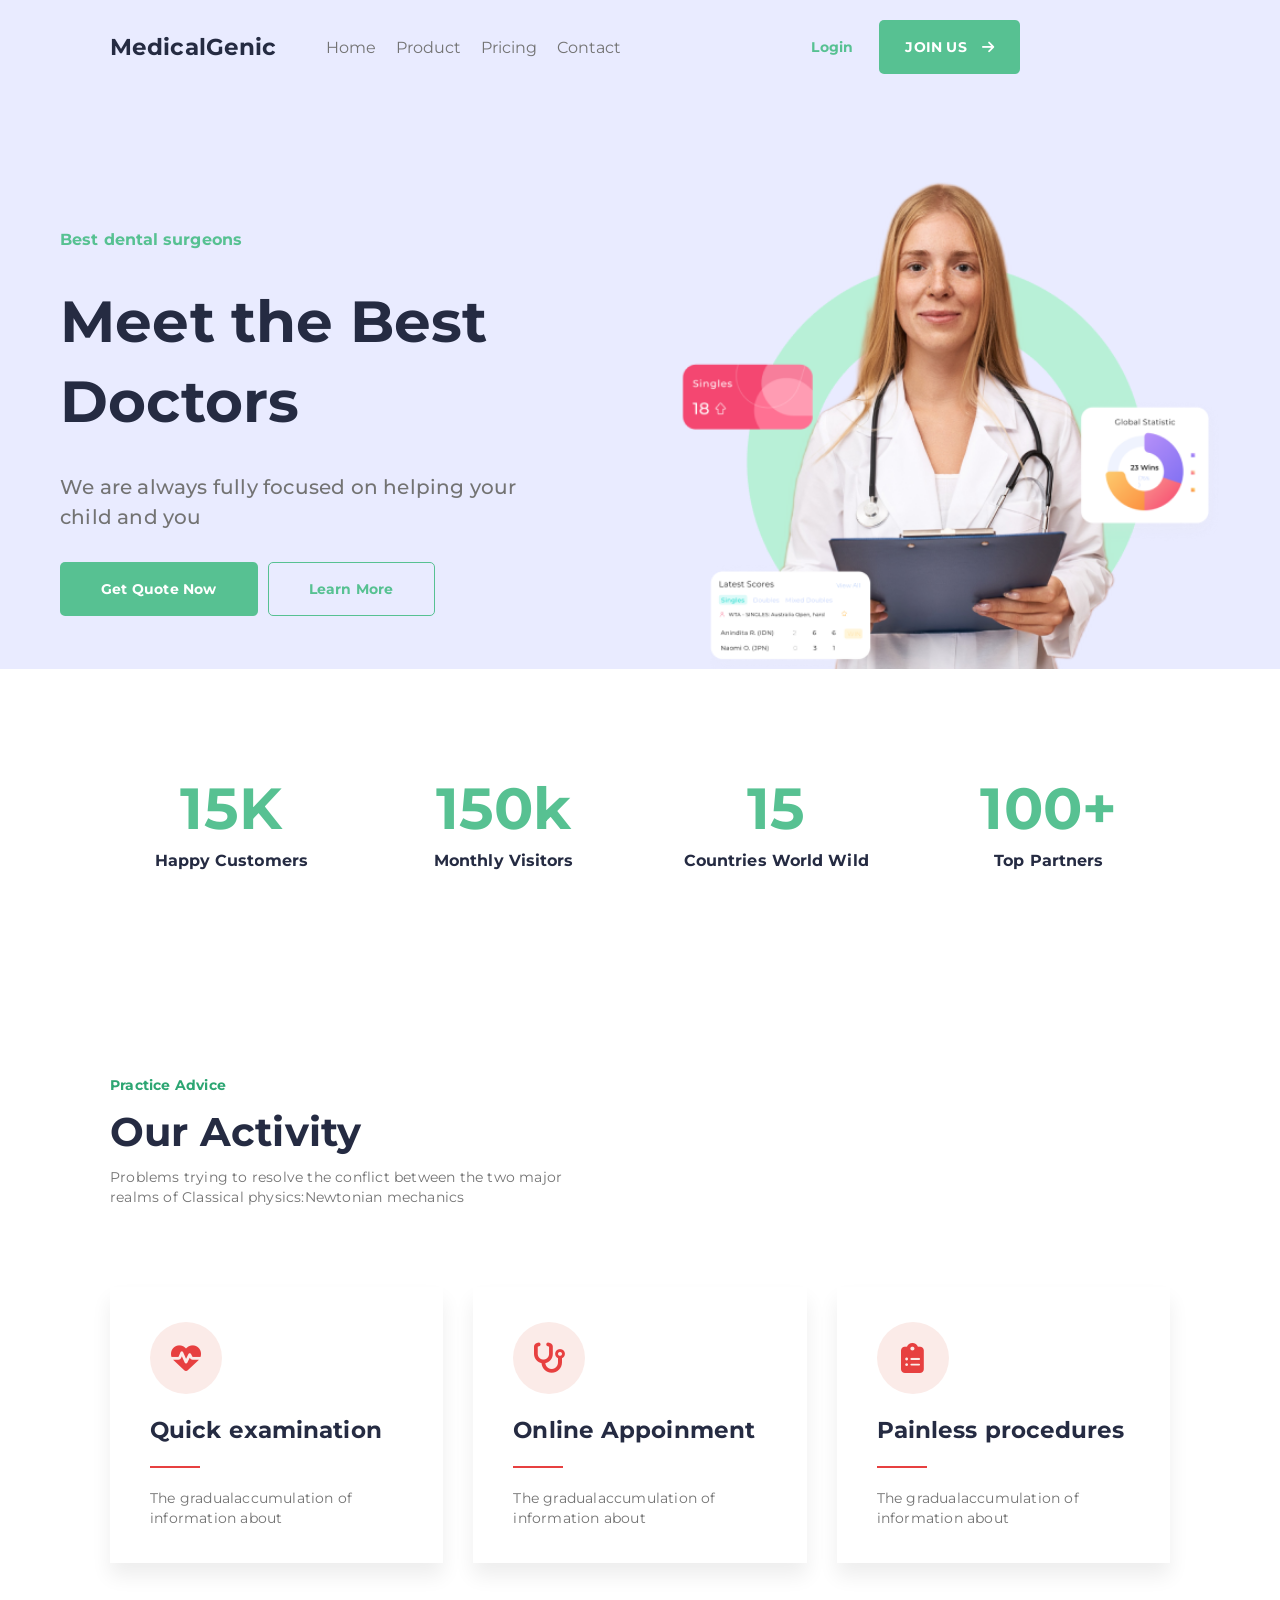
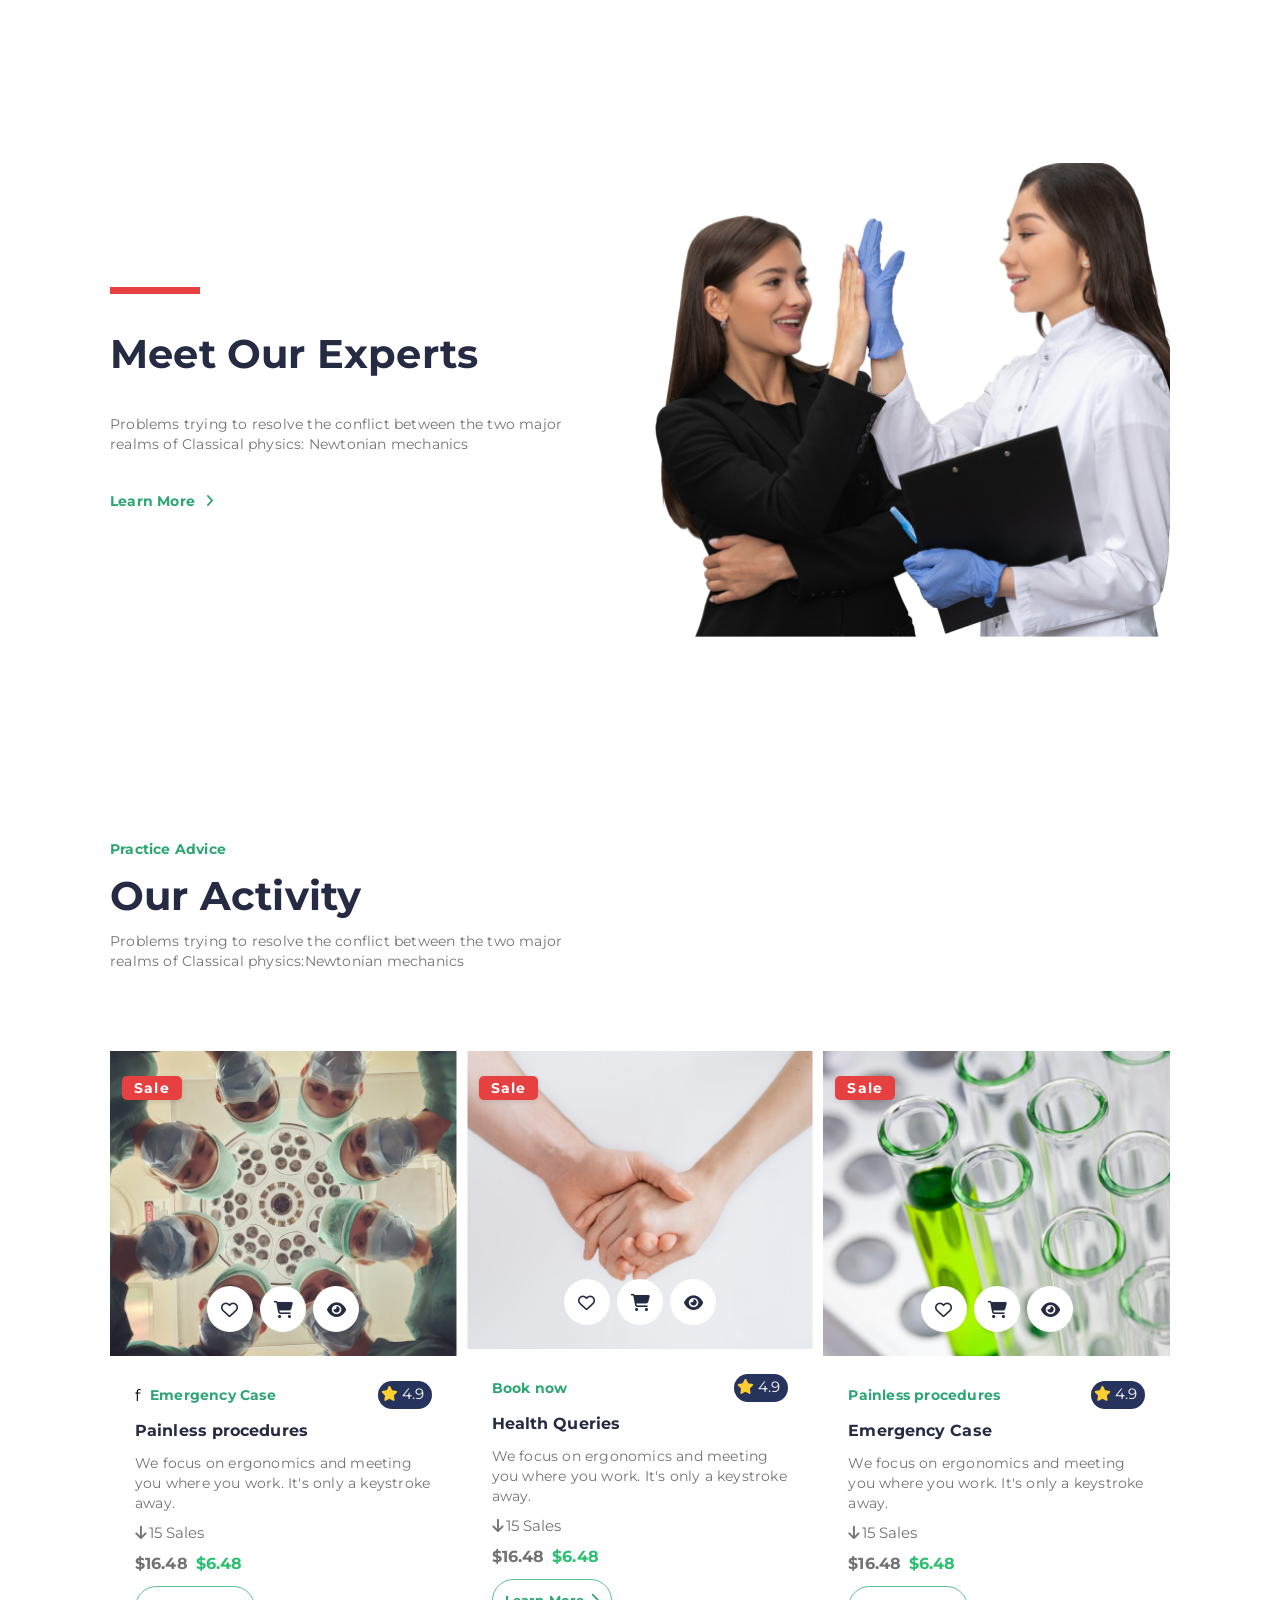
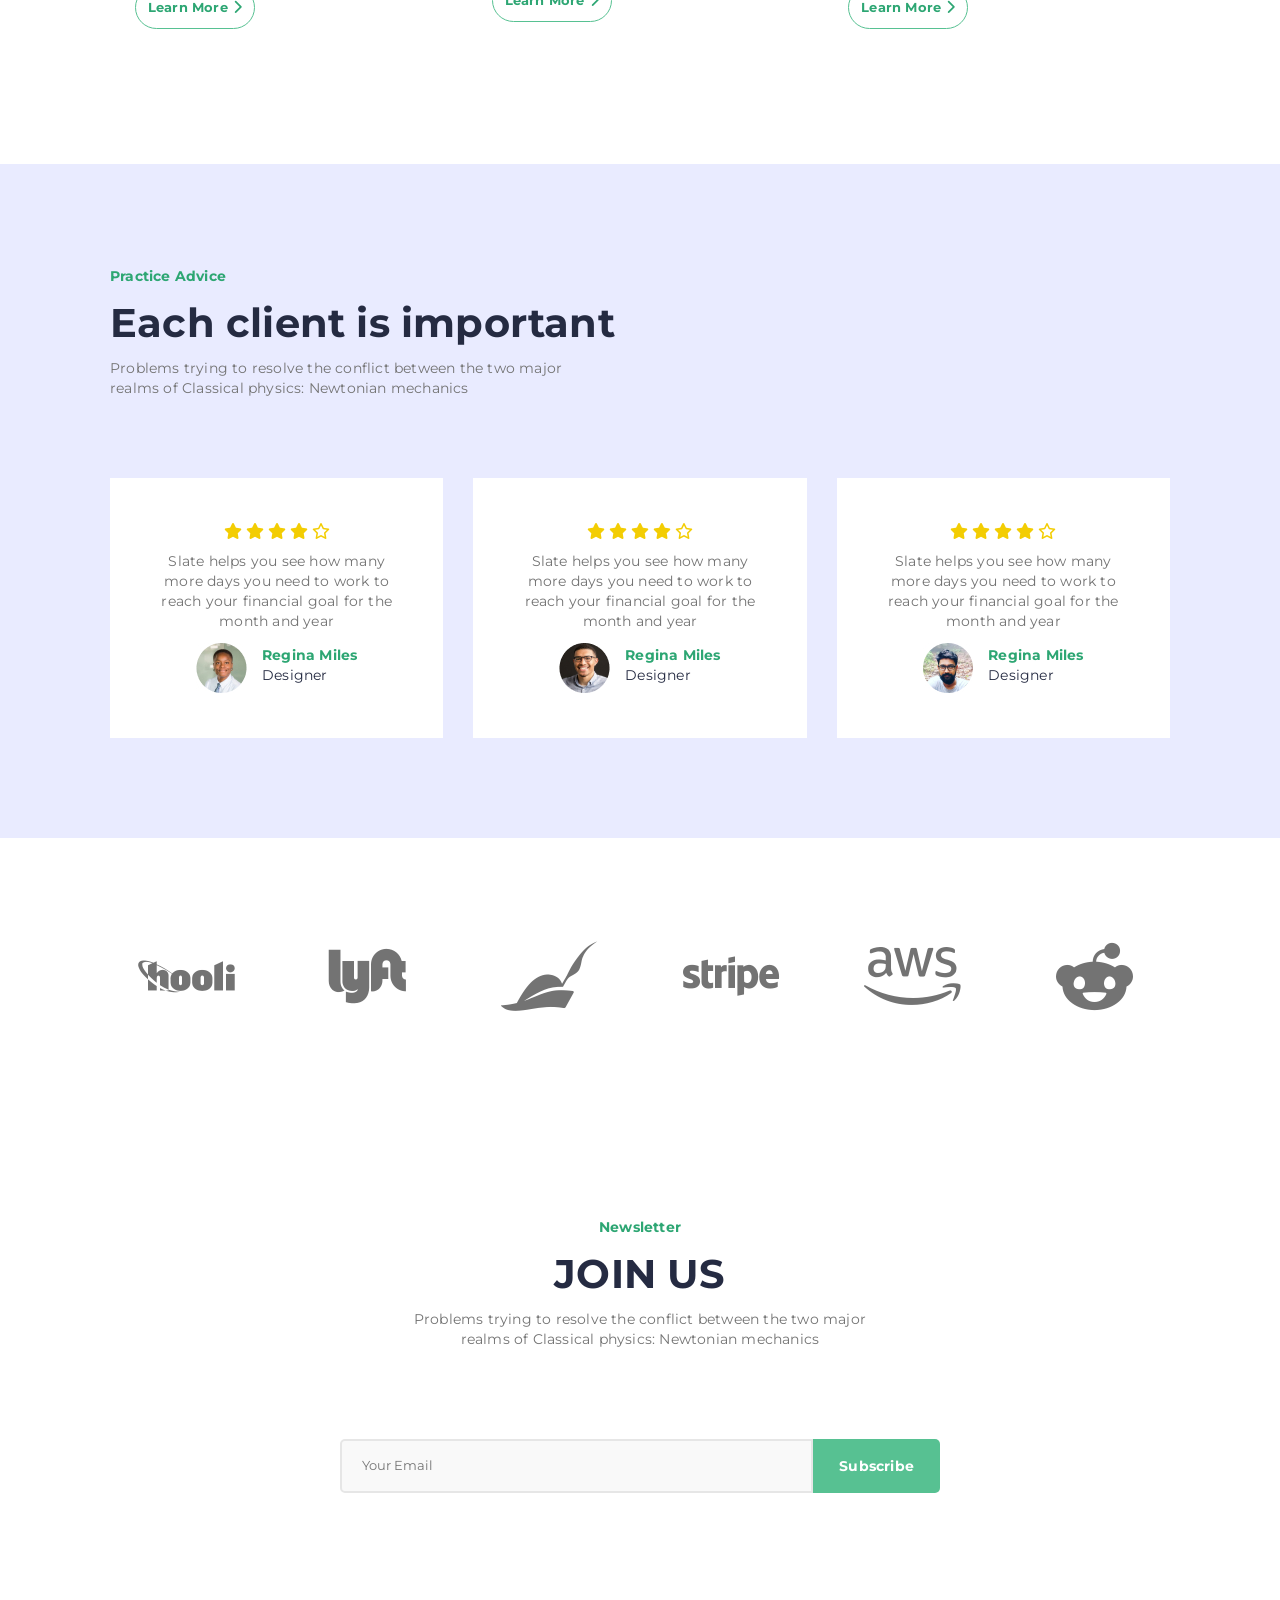
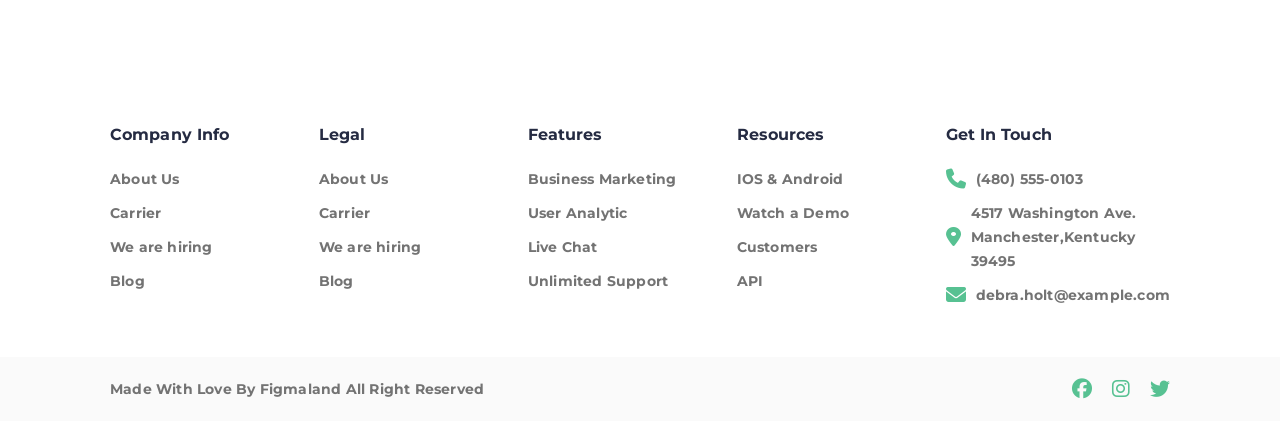
==== commit 283a5981: "Added accets folder" ====
--- a/responsive.html
+++ b/responsive.html
@@ -64,7 +64,7 @@
 
         </div>
         <div class=" imagcontainer">
-          <img src="none (1).png">
+          <img src="/accets/none (1).png">
         </div>
 
       </div>
@@ -160,7 +160,7 @@
             </a>
         </div>
         <div  class=" imagcontainer">
-          <img   src="1/technology 1.jpg">
+          <img   src="/accets/technology 1.jpg">
         </div>
       </div>
     </div>
@@ -185,7 +185,7 @@
           <!-- <div class="products-side"> -->
           <div class="column_item">
             <div class="item imagcontainer">
-              <img src="1/product-cover-124 sec-.jpg">
+              <img src="/accets/product-cover-124 sec-.jpg">
               <div class="sales">
                 <button class="sale_btn">Sale</button>
               </div>
@@ -204,7 +204,7 @@
           <!-- centercard -->
           <div class="item-content">
             <!-- <div class="detailes"> -->
-            <div class=" main-detailes">
+            <div class=" main-detailes">f
               <h6>Emergency Case</h6>
               <span class="star">
                 <i class="fa-solid fa-star"></i>
@@ -236,7 +236,7 @@
           <!-- <div class="products-side"> -->
           <div class="column_item">
             <div class="item imagcontainer">
-              <img src="1/product-cover-125 sec-.png">
+              <img src="/accets/product-cover-125 sec-.jpg">
               <div class="sales">
                 <button class="sale_btn">Sale</button>
               </div>
@@ -287,7 +287,7 @@
           <!-- <div class="products-side"> -->
           <div class="column_item">
             <div class="item imagcontainer">
-              <img src="1/product-cover-126 sec-.jpg">
+              <img src="/accets/product-cover-126 sec-.jpg">
               <div class="sales">
                 <button class="sale_btn">Sale</button>
               </div>
@@ -368,7 +368,7 @@
               and year</p>
           </div>
           <div class="dp">
-            <img src="1/testimonial-user-cover-167.jpg">
+            <img src="accets/testimonial-user-cover-167.jpg">
             <div class="dp_txt">
               <a href="#">
                 <span>Regina Miles</span></a>
@@ -395,7 +395,7 @@
               and year</p>
           </div>
           <div class="dp">
-            <img src="1/testimonial-user-cover-169.jpg">
+            <img src="/accets/testimonial-user-cover-169.jpg">
             <div class="dp_txt">
               <a href="#">
                 <span>Regina Miles</span></a>
@@ -422,7 +422,7 @@
               and year</p>
           </div>
           <div class="dp">
-            <img src="1/testimonial-user-cover-124.jpg">
+            <img src="/accets/testimonial-user-cover-124.jpg">
             <div class="dp_txt">
               <a href="#">
                 <span>Regina Miles</span></a>
